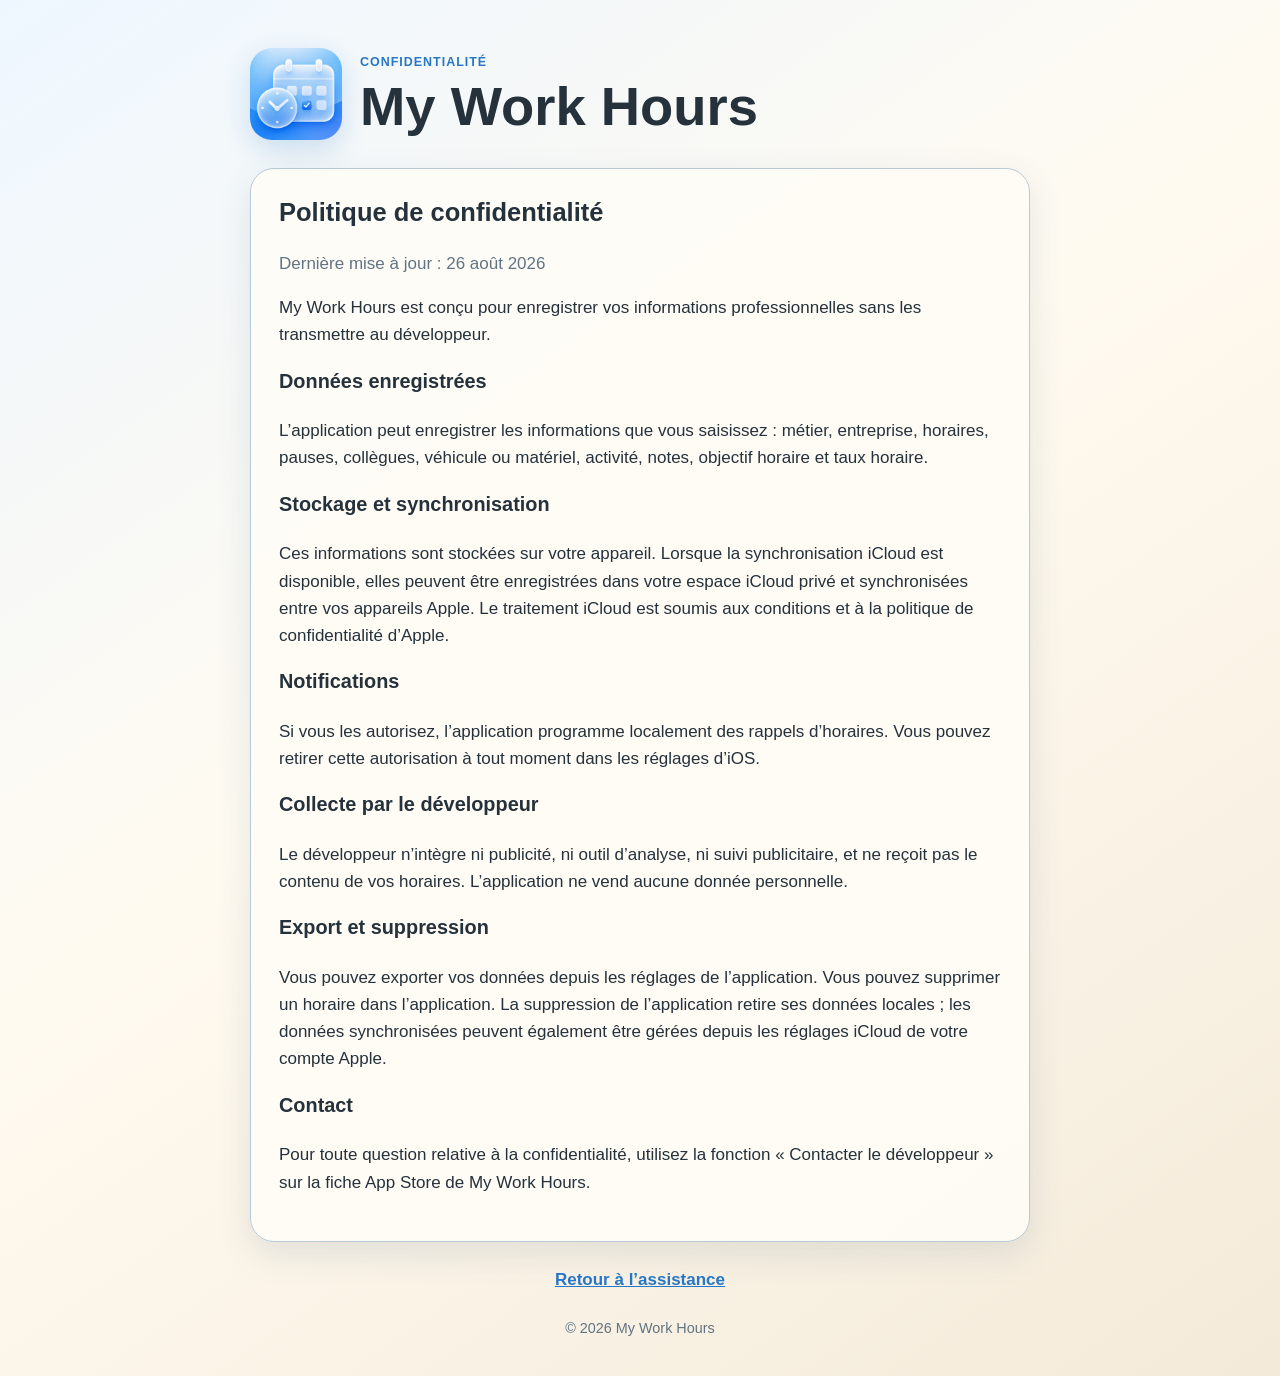
==== privacy.html @ 79e9375a "Publish My Work Hours support site" ====
<!doctype html>
<html lang="fr">
<head>
  <meta charset="utf-8">
  <meta name="viewport" content="width=device-width, initial-scale=1">
  <meta name="description" content="Politique de confidentialité de l’application My Work Hours.">
  <title>My Work Hours — Confidentialité</title>
  <link rel="stylesheet" href="styles.css">
</head>
<body>
  <main>
    <header><img src="app-icon.png" alt="Icône My Work Hours"><div><p class="eyebrow">CONFIDENTIALITÉ</p><h1>My Work Hours</h1></div></header>
    <section>
      <h2>Politique de confidentialité</h2>
      <p class="updated">Dernière mise à jour : 26 août 2026</p>
      <p>My Work Hours est conçu pour enregistrer vos informations professionnelles sans les transmettre au développeur.</p>
      <h3>Données enregistrées</h3>
      <p>L’application peut enregistrer les informations que vous saisissez : métier, entreprise, horaires, pauses, collègues, véhicule ou matériel, activité, notes, objectif horaire et taux horaire.</p>
      <h3>Stockage et synchronisation</h3>
      <p>Ces informations sont stockées sur votre appareil. Lorsque la synchronisation iCloud est disponible, elles peuvent être enregistrées dans votre espace iCloud privé et synchronisées entre vos appareils Apple. Le traitement iCloud est soumis aux conditions et à la politique de confidentialité d’Apple.</p>
      <h3>Notifications</h3>
      <p>Si vous les autorisez, l’application programme localement des rappels d’horaires. Vous pouvez retirer cette autorisation à tout moment dans les réglages d’iOS.</p>
      <h3>Collecte par le développeur</h3>
      <p>Le développeur n’intègre ni publicité, ni outil d’analyse, ni suivi publicitaire, et ne reçoit pas le contenu de vos horaires. L’application ne vend aucune donnée personnelle.</p>
      <h3>Export et suppression</h3>
      <p>Vous pouvez exporter vos données depuis les réglages de l’application. Vous pouvez supprimer un horaire dans l’application. La suppression de l’application retire ses données locales ; les données synchronisées peuvent également être gérées depuis les réglages iCloud de votre compte Apple.</p>
      <h3>Contact</h3>
      <p>Pour toute question relative à la confidentialité, utilisez la fonction « Contacter le développeur » sur la fiche App Store de My Work Hours.</p>
    </section>
    <nav><a href="index.html">Retour à l’assistance</a></nav>
    <footer>© 2026 My Work Hours</footer>
  </main>
</body>
</html>
---- styles.css ----
:root { color-scheme: light dark; --blue:#2877c7; --ink:#25313b; --paper:#fffaf0; --line:#b7cad7; }
* { box-sizing: border-box; }
body { margin:0; font:17px/1.6 -apple-system, BlinkMacSystemFont, "Segoe UI", sans-serif; color:var(--ink); background:linear-gradient(145deg,#eef7ff,#fffaf0 45%,#f4ead9); }
main { width:min(780px,calc(100% - 32px)); margin:0 auto; padding:48px 0 36px; }
header { display:flex; align-items:center; gap:18px; margin-bottom:28px; }
header img { width:92px; height:92px; border-radius:22px; box-shadow:0 10px 28px #2877c733; }
h1,h2,h3,p { margin-top:0; }
h1 { margin-bottom:0; font-size:clamp(2rem,7vw,3.4rem); line-height:1; }
h2 { line-height:1.25; }
.eyebrow { margin-bottom:7px; color:var(--blue); font-weight:800; letter-spacing:.08em; font-size:.78rem; }
.hero, section { margin:18px 0; padding:28px; border:1px solid var(--line); border-radius:24px; background:#fffdf7e8; box-shadow:0 12px 34px #315a7420; }
.hero { border-color:#8cb7d6; }
details { border-top:1px dashed var(--line); padding:14px 0 2px; }
details:first-of-type { border-top:0; }
summary { cursor:pointer; font-weight:700; }
details p { margin:10px 0; }
.updated { color:#607483; }
a { color:var(--blue); font-weight:700; }
nav,footer { text-align:center; margin-top:24px; }
footer { color:#607483; font-size:.9rem; }
@media (prefers-color-scheme:dark) { :root { --ink:#edf4f7; --paper:#182128; --line:#536b78; } body { background:linear-gradient(145deg,#142333,#261f18); } .hero,section { background:#202b32ee; } }
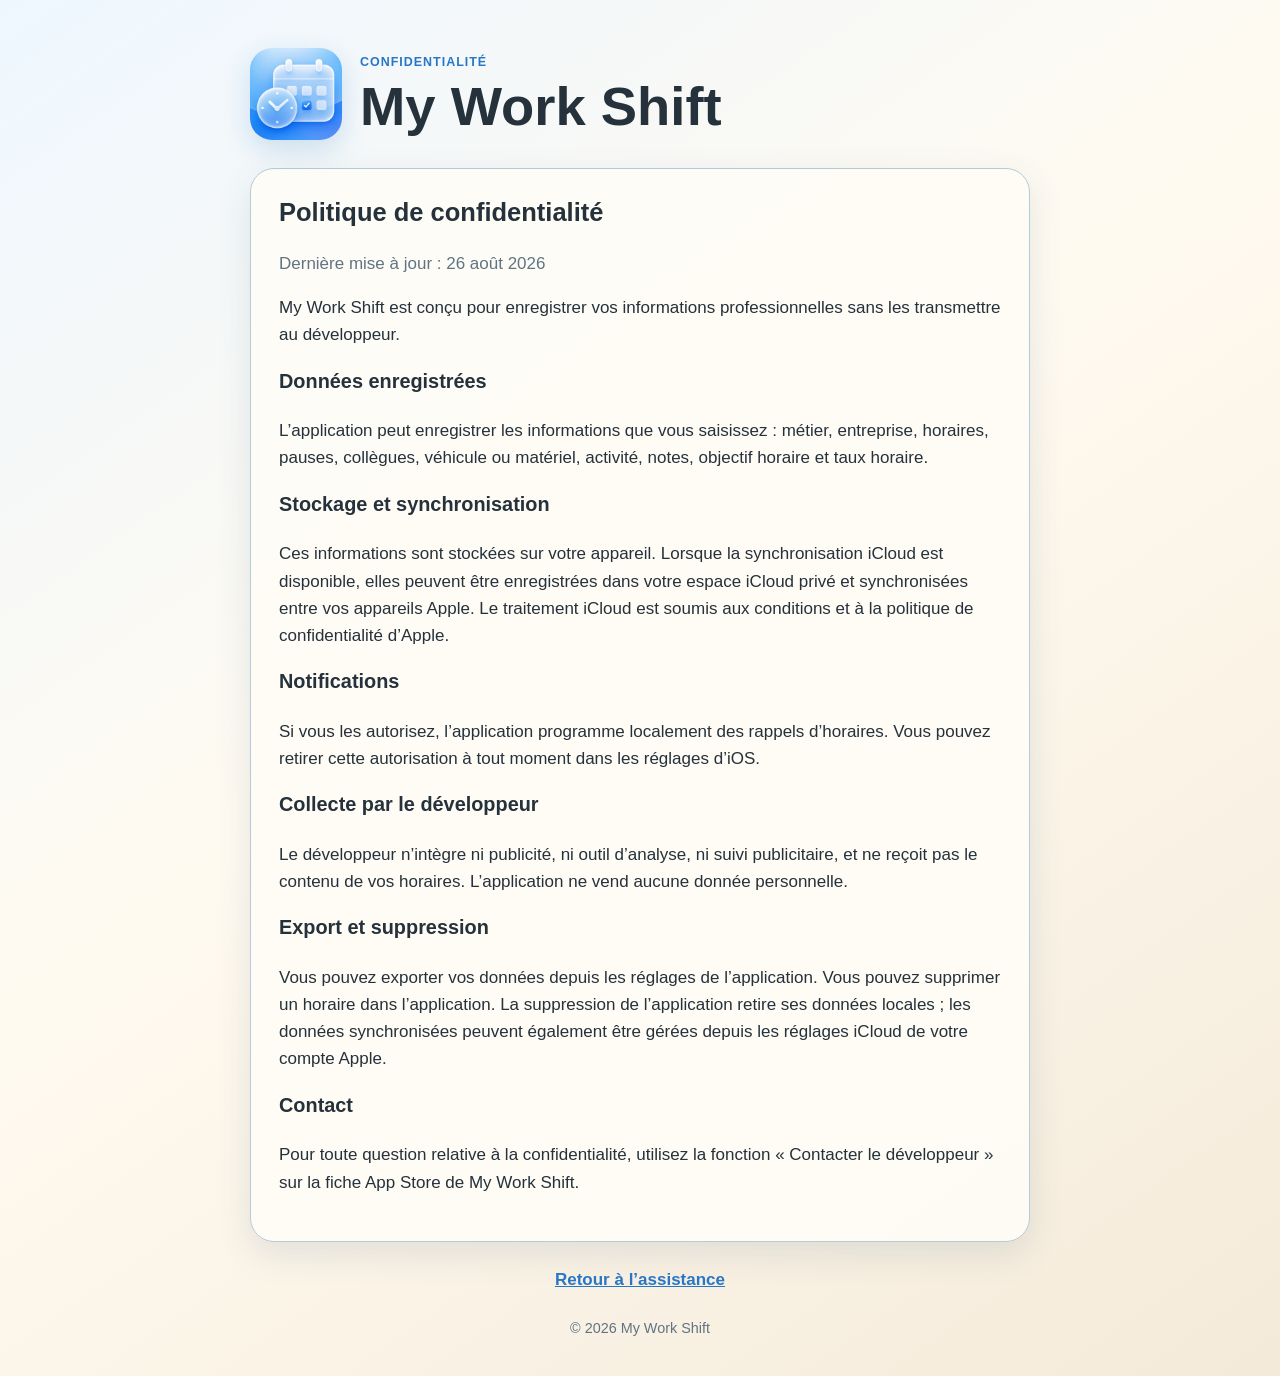
==== commit a1738b20: "Rename app to My Work Shift" ====
--- a/privacy.html
+++ b/privacy.html
@@ -3,17 +3,17 @@
 <head>
   <meta charset="utf-8">
   <meta name="viewport" content="width=device-width, initial-scale=1">
-  <meta name="description" content="Politique de confidentialité de l’application My Work Hours.">
-  <title>My Work Hours — Confidentialité</title>
+  <meta name="description" content="Politique de confidentialité de l’application My Work Shift.">
+  <title>My Work Shift — Confidentialité</title>
   <link rel="stylesheet" href="styles.css">
 </head>
 <body>
   <main>
-    <header><img src="app-icon.png" alt="Icône My Work Hours"><div><p class="eyebrow">CONFIDENTIALITÉ</p><h1>My Work Hours</h1></div></header>
+    <header><img src="app-icon.png" alt="Icône My Work Shift"><div><p class="eyebrow">CONFIDENTIALITÉ</p><h1>My Work Shift</h1></div></header>
     <section>
       <h2>Politique de confidentialité</h2>
       <p class="updated">Dernière mise à jour : 26 août 2026</p>
-      <p>My Work Hours est conçu pour enregistrer vos informations professionnelles sans les transmettre au développeur.</p>
+      <p>My Work Shift est conçu pour enregistrer vos informations professionnelles sans les transmettre au développeur.</p>
       <h3>Données enregistrées</h3>
       <p>L’application peut enregistrer les informations que vous saisissez : métier, entreprise, horaires, pauses, collègues, véhicule ou matériel, activité, notes, objectif horaire et taux horaire.</p>
       <h3>Stockage et synchronisation</h3>
@@ -25,10 +25,10 @@
       <h3>Export et suppression</h3>
       <p>Vous pouvez exporter vos données depuis les réglages de l’application. Vous pouvez supprimer un horaire dans l’application. La suppression de l’application retire ses données locales ; les données synchronisées peuvent également être gérées depuis les réglages iCloud de votre compte Apple.</p>
       <h3>Contact</h3>
-      <p>Pour toute question relative à la confidentialité, utilisez la fonction « Contacter le développeur » sur la fiche App Store de My Work Hours.</p>
+      <p>Pour toute question relative à la confidentialité, utilisez la fonction « Contacter le développeur » sur la fiche App Store de My Work Shift.</p>
     </section>
     <nav><a href="index.html">Retour à l’assistance</a></nav>
-    <footer>© 2026 My Work Hours</footer>
+    <footer>© 2026 My Work Shift</footer>
   </main>
 </body>
 </html>
